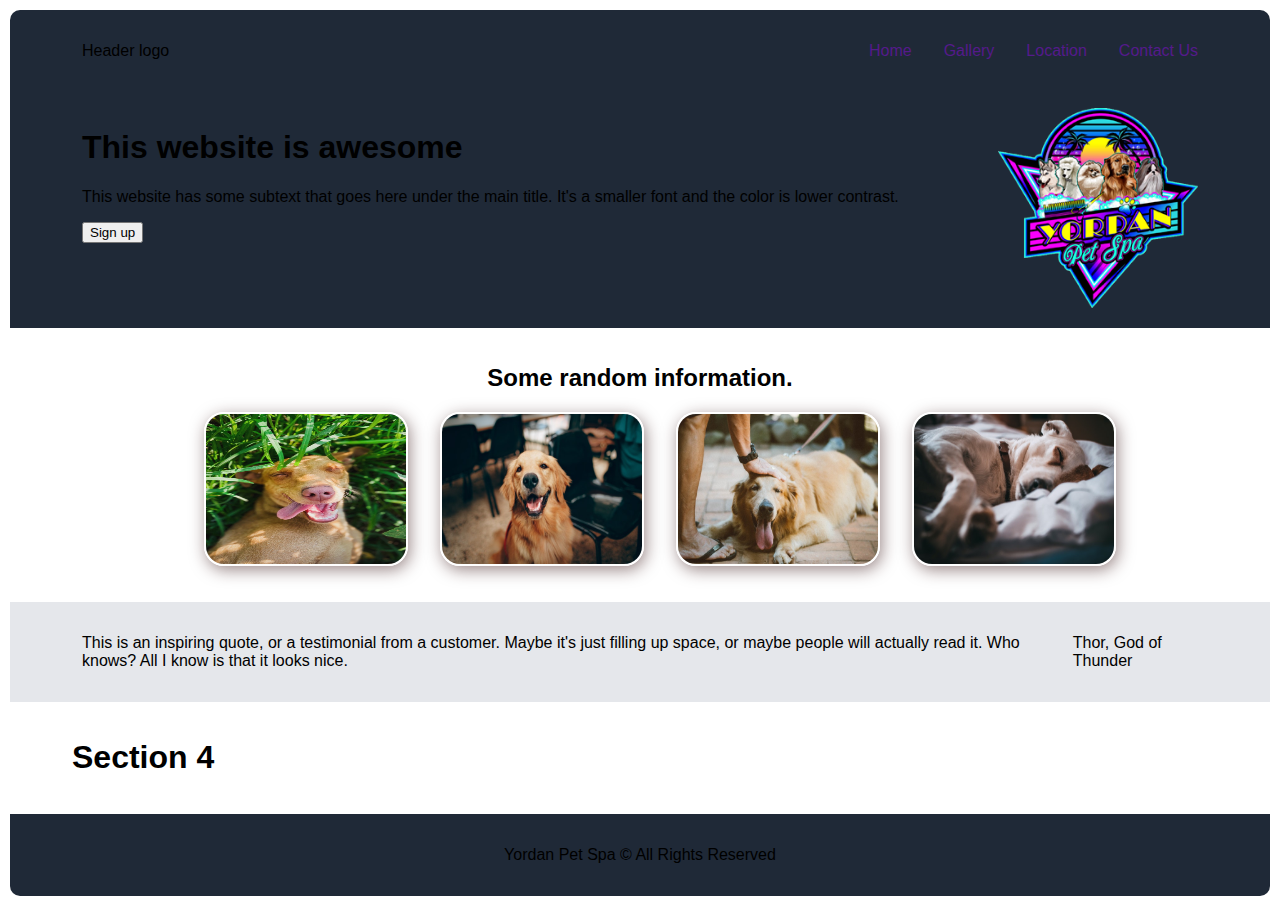
==== index.html @ 517baf8a "First commit" ====
<!DOCTYPE html>
<html lang="en">
<head>
    <meta charset="UTF-8">
    <meta http-equiv="X-UA-Compatible" content="IE=edge">
    <meta name="viewport" content="width=device-width, initial-scale=1.0">
    <link rel="stylesheet" href="./css/styles.css">
    <title>YORDAN | Pet Spa</title>
</head>
<body>
    <!-- Header -->
    <div class="header">
        <p>Header logo</p>
        <ul>
            <li><a href="">Home</a></li>
            <li><a href="">Gallery</a></li>
            <li><a href="">Location</a></li>
            <li><a href="">Contact Us</a></li>
        </ul>
            

    </div>

    <!-- Section 1 -->
    <div class="section-one">
        <div>
            <h1>This website is awesome</h1>
            <p>This website has some subtext that goes here under the main title. It's a smaller font and the color is lower contrast.</p>
            <button>Sign up</button>
        </div>
        <div>
            <img alt="logo with dogs"  src="./img/logo.png" width="200px" height="200px">
        </div>
    </div>

    <!-- Section 2 -->
    <div class="section-two">
        <div>
            <h2>Some random information.</h2>

            <ul>
                <li><img src="./img/img1.jpg" width="200px" height="200px"></li>
                <li><img src="./img/img2.jpg" width="200px" height="200px"></li>
                <li><img src="./img/img3.jpg" width="200px" height="200px"></li>
                <li><img src="./img/img4.jpg" width="200px" height="200px"></li>
            </ul>
        </div>
    </div>

    <!-- Section 3 -->
    <div class="section-three">
        <p>This is an inspiring quote, or a testimonial from a customer. Maybe it's just filling up space, or maybe people will actually read it. Who knows? All I know is that it looks nice.</p>
        <p>Thor, God of Thunder</p>

    </div>

    <!-- Section 4 -->
    <div class="section-four">
        <h1>Section 4</h1>
    </div>

    <!-- Footer -->
    <div class="footer">
        <p>Yordan Pet Spa &copy; All Rights Reserved</p>
    </div>
</body>
</html>
---- css/styles.css ----
body {
    display: flex;
    flex-direction: column;
    min-height: 100vh;
    width: 100vw;
    margin: auto;    
    font-family: Arial, Helvetica, sans-serif;
    align-self: center;     
}

.header {
    display: flex;
    justify-content: space-between;
    padding: 16px 72px ;
    background: #1F2937;
    margin: 10px 10px 0 10px;
    border-radius: 10px 10px 0 0;
}

.header ul, .section-two ul {
    display: flex;
    list-style-type: none;
    gap: 32px;
    flex-wrap: wrap;    
}

.header a {
    text-decoration: none;     
}

.section-one {
    display: flex;
    flex: 1;
    background: #1F2937;
    padding: 16px 72px ;    
    margin:  0 10px;
    justify-content: space-between;
    
}

.section-two {
    display: flex;
    flex: 1;
    background: #FFFFFF;
    justify-content: center;
    padding: 16px 72px ;
    margin:  0 10px;
}

.section-two img {
    border-radius: 20px;
    border: 2px solid #FFFFFF;    
    width: 200px;
    height: 150px;    
    box-shadow: 2px 4px 16px rgba(55, 20, 20, 0.5);    
}

.section-two h2 {
    text-align: center;
}

.section-three {
    display: flex;
    flex: 1;    
    background: #E5E7EB;
    padding: 16px 72px ;
    margin:  0 10px;
}

.section-four {
    display: flex;
    flex: 1;

    background: #FFFFFF;
    padding: 16px 72px ;
}

.footer {
    display: flex;
    margin-top: auto;
    justify-content: center;
    align-items: center;
    padding: 16px 0;
    background: #1F2937;
    margin: 0 10px 10px 10px;
    border-radius: 0 0 10px 10px;  
}
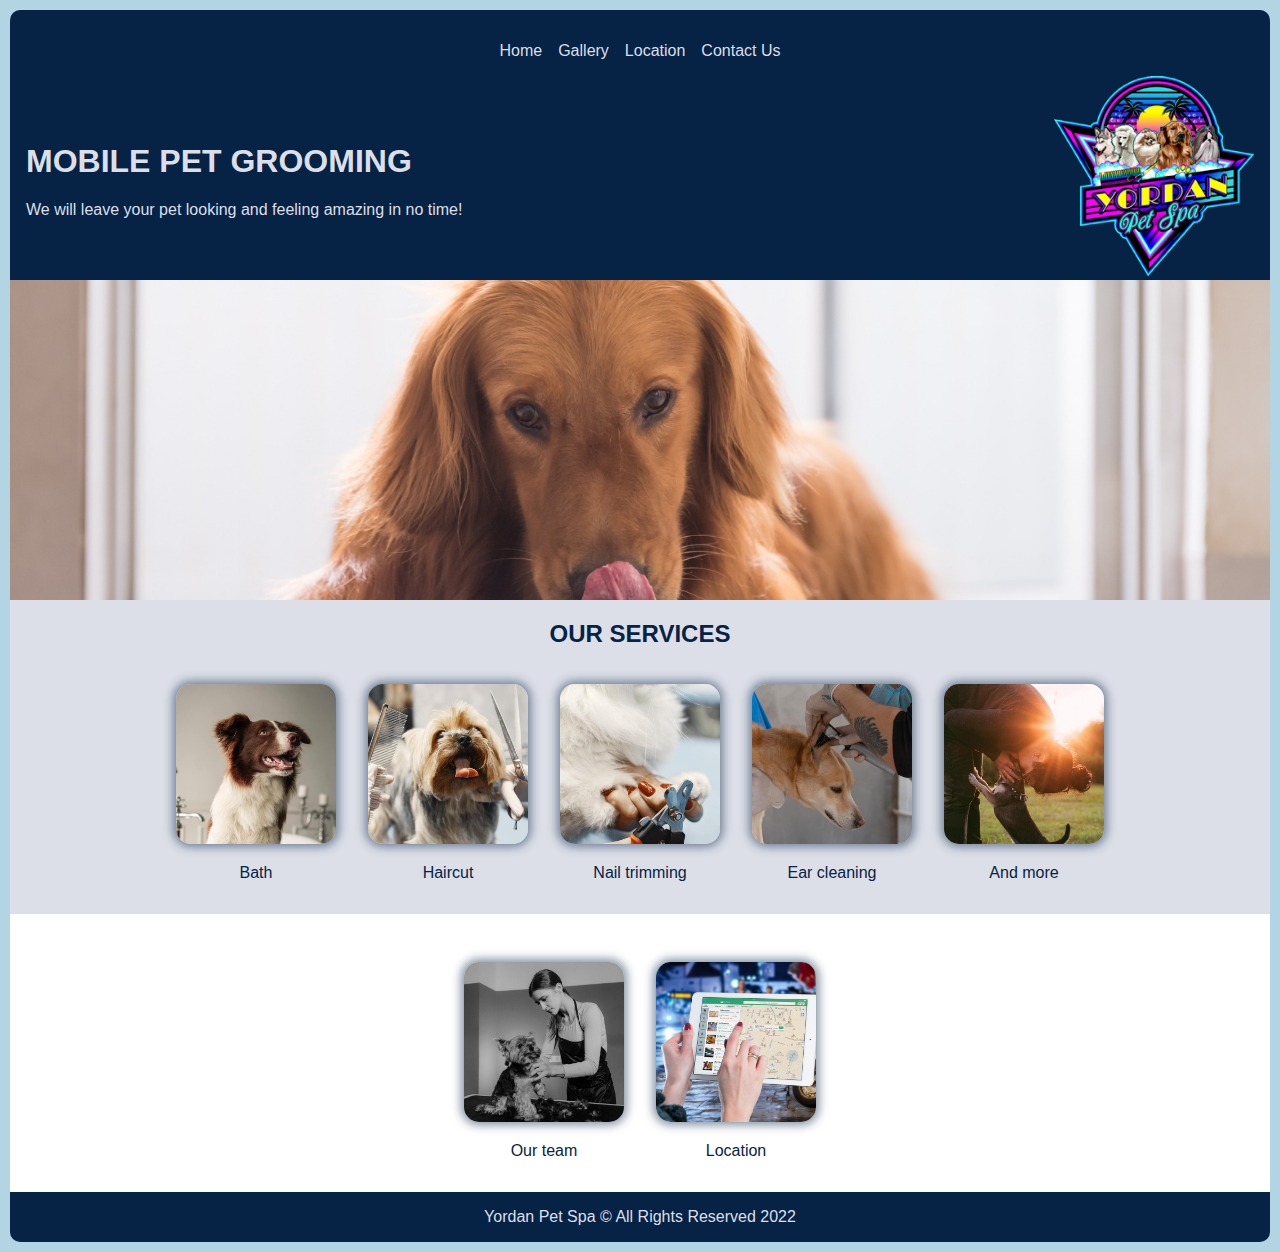
==== commit 88132513: "Create sections, make responsive with flex" ====
--- a/index.html
+++ b/index.html
@@ -10,58 +10,76 @@
 <body>
     <!-- Header -->
     <div class="header">
-        <p>Header logo</p>
         <ul>
             <li><a href="">Home</a></li>
             <li><a href="">Gallery</a></li>
             <li><a href="">Location</a></li>
             <li><a href="">Contact Us</a></li>
         </ul>
-            
-
     </div>
 
-    <!-- Section 1 -->
-    <div class="section-one">
+    <!-- Container 1-->
+    <div class="container-one">
         <div>
-            <h1>This website is awesome</h1>
-            <p>This website has some subtext that goes here under the main title. It's a smaller font and the color is lower contrast.</p>
-            <button>Sign up</button>
+            <h1>MOBILE PET GROOMING</h1>
+            <p>We will leave your pet looking and feeling amazing in no time!</p>
         </div>
         <div>
             <img alt="logo with dogs"  src="./img/logo.png" width="200px" height="200px">
         </div>
     </div>
 
-    <!-- Section 2 -->
-    <div class="section-two">
-        <div>
-            <h2>Some random information.</h2>
+    <!-- Container 2 -->
+    <div class="container-two">
+        <img src="./img/bg1.png" height="320px" width="1280px">    
+    </div>    
 
+    <!-- Container 3-->
+    <div class="container-three">        
+            <h2>OUR SERVICES</h2>
             <ul>
-                <li><img src="./img/img1.jpg" width="200px" height="200px"></li>
-                <li><img src="./img/img2.jpg" width="200px" height="200px"></li>
-                <li><img src="./img/img3.jpg" width="200px" height="200px"></li>
-                <li><img src="./img/img4.jpg" width="200px" height="200px"></li>
+                <li>
+                    <img src="./img/bath.jpg" width="160px" height="160px">
+                    <p>Bath</p>
+                </li>
+                <li>
+                    <img src="./img/hair.jpg" width="160px" height="160px">
+                    <p>Haircut</p>
+                </li>
+                <li>
+                    <img src="./img/nail.jpg" width="160px" height="160px">
+                    <p>Nail trimming</p>
+                </li>
+                <li>
+                    <img src="./img/ear.jpg" width="160px" height="160px">
+                    <p>Ear cleaning</p>
+                </li>
+                <li>
+                    <img src="./img/more.jpg" width="160px" height="160px">
+                    <p>And more</p>
+                </li>                
             </ul>
         </div>
     </div>
 
-    <!-- Section 3 -->
-    <div class="section-three">
-        <p>This is an inspiring quote, or a testimonial from a customer. Maybe it's just filling up space, or maybe people will actually read it. Who knows? All I know is that it looks nice.</p>
-        <p>Thor, God of Thunder</p>
+    <!-- Container 4-->
+    <div class="container-four">
+        <ul>
+            <li>
+                <img src="./img/personnel.jpg" width="160px" height="160px">
+                <p>Our team</p>
+            </li>
+            <li>
+                <img src="./img/location.jpg" width="160px" height="160px">
+                <p>Location</p>
+            </li>
+            
+        </ul>
+    </div>
+    <!-- Footer -->
 
-    </div>
-
-    <!-- Section 4 -->
-    <div class="section-four">
-        <h1>Section 4</h1>
-    </div>
-
-    <!-- Footer -->
     <div class="footer">
-        <p>Yordan Pet Spa &copy; All Rights Reserved</p>
+        <p>Yordan Pet Spa &copy; All Rights Reserved 2022</p>
     </div>
 </body>
 </html>--- a/css/styles.css
+++ b/css/styles.css
@@ -2,86 +2,138 @@
     display: flex;
     flex-direction: column;
     min-height: 100vh;
-    width: 100vw;
-    margin: auto;    
-    font-family: Arial, Helvetica, sans-serif;
-    align-self: center;     
+    max-width: 1280px;
+    margin: 0 auto;    
+    font-family: Arial, Helvetica, sans-serif;    
+    background: #B3D5E3;    
+    color: #062346;
 }
 
-.header {
-    display: flex;
-    justify-content: space-between;
-    padding: 16px 72px ;
-    background: #1F2937;
-    margin: 10px 10px 0 10px;
-    border-radius: 10px 10px 0 0;
+/* Shared slectors */
+.header, .footer, .container-one {
+    background: #062346;
+    color: #DCDFE8;  
+    display: flex; 
+    margin-left: 10px;
+    margin-right: 10px;  
+    align-items: center;
+    justify-content: center;
 }
 
-.header ul, .section-two ul {
-    display: flex;
-    list-style-type: none;
-    gap: 32px;
-    flex-wrap: wrap;    
+.container-three, .container-two, .container-four {
+    display: flex; 
+    margin-left: 10px;
+    margin-right: 10px;
+    align-items: center;
+    justify-content: center;
 }
 
-.header a {
-    text-decoration: none;     
+/* Header */
+.header {
+    margin-top: 10px;    
+    padding: 16px 16px;
+    padding-bottom: 0;
+    border-radius: 10px 10px 0 0;      
 }
 
-.section-one {
-    display: flex;
-    flex: 1;
-    background: #1F2937;
-    padding: 16px 72px ;    
-    margin:  0 10px;
+/* Container one */
+.container-one {      
+    padding: 0 16px ;        
     justify-content: space-between;
-    
+    align-items: center;
+    text-align: justify;    
 }
 
-.section-two {
-    display: flex;
-    flex: 1;
-    background: #FFFFFF;
-    justify-content: center;
-    padding: 16px 72px ;
-    margin:  0 10px;
+.container-one img {
+    width: 200px;
+    height: 200px;
+    object-fit: fill;
 }
 
-.section-two img {
-    border-radius: 20px;
-    border: 2px solid #FFFFFF;    
-    width: 200px;
-    height: 150px;    
-    box-shadow: 2px 4px 16px rgba(55, 20, 20, 0.5);    
-}
+/* Container two */
+.container-two img {
+    flex: 1;
+    background-image: url("/img/bg1.png");
+    background-repeat: no-repeat;
+    max-width: 100%; 
+    max-height: 100%; 
+    object-fit: cover;
+}  
 
-.section-two h2 {
+/* Container three */
+.container-three {    
+    flex: 1;
+    flex-direction: column;
+    background: #DCDFE8;             
     text-align: center;
 }
 
-.section-three {
-    display: flex;
-    flex: 1;    
-    background: #E5E7EB;
-    padding: 16px 72px ;
-    margin:  0 10px;
+.container-three ul {
+    flex-wrap: wrap; 
+    gap: 32px;
+    align-items: center;  
+    justify-content: center;
 }
 
-.section-four {
-    display: flex;
-    flex: 1;
-
-    background: #FFFFFF;
-    padding: 16px 72px ;
+.container-three img {
+    border-radius: 15px;         
+    max-width: 160px;
+    max-height: 160px;   
+    box-shadow: 0px 0px 10px 3px rgba(6,35,70,0.5); 
 }
 
+/* Container four */
+.container-four {
+           
+    padding-top: 32px;
+    background: #FFFFFF;
+    text-align: center;
+}
+
+.container-four ul {
+    flex-wrap: wrap; 
+    gap: 32px;
+    align-items: center;  
+    justify-content: center;
+    display: flex;    
+    list-style-type: none;
+    padding: 0;
+}
+
+.container-four img {
+    border-radius: 15px;         
+    max-width: 160px;
+    max-height: 160px;   
+    box-shadow: 0px 0px 10px 3px rgba(6,35,70,0.5);         
+}
+
+/* Footer */
 .footer {
+    margin-top: auto;
+    margin-bottom: 10px;
+    justify-content: center;
+    align-items: center;  
+    border-radius: 0 0 10px 10px;    
+    text-align: center;
+}
+
+/* Other selctors */
+ul {
     display: flex;
-    margin-top: auto;
-    justify-content: center;
-    align-items: center;
-    padding: 16px 0;
-    background: #1F2937;
-    margin: 0 10px 10px 10px;
-    border-radius: 0 0 10px 10px;  
-}+    list-style-type: none;
+    gap: 16px;
+    padding-left: 0;
+}
+
+a {
+    text-decoration: none;     
+    color: #DCDFE8;   
+}
+
+li img:hover {    
+    box-shadow: 0px 0px 20px 3px rgba(6,35,70,0.8); 
+}
+
+li a:hover {
+    background-color: rgba(220,223,232,0.1);    
+}
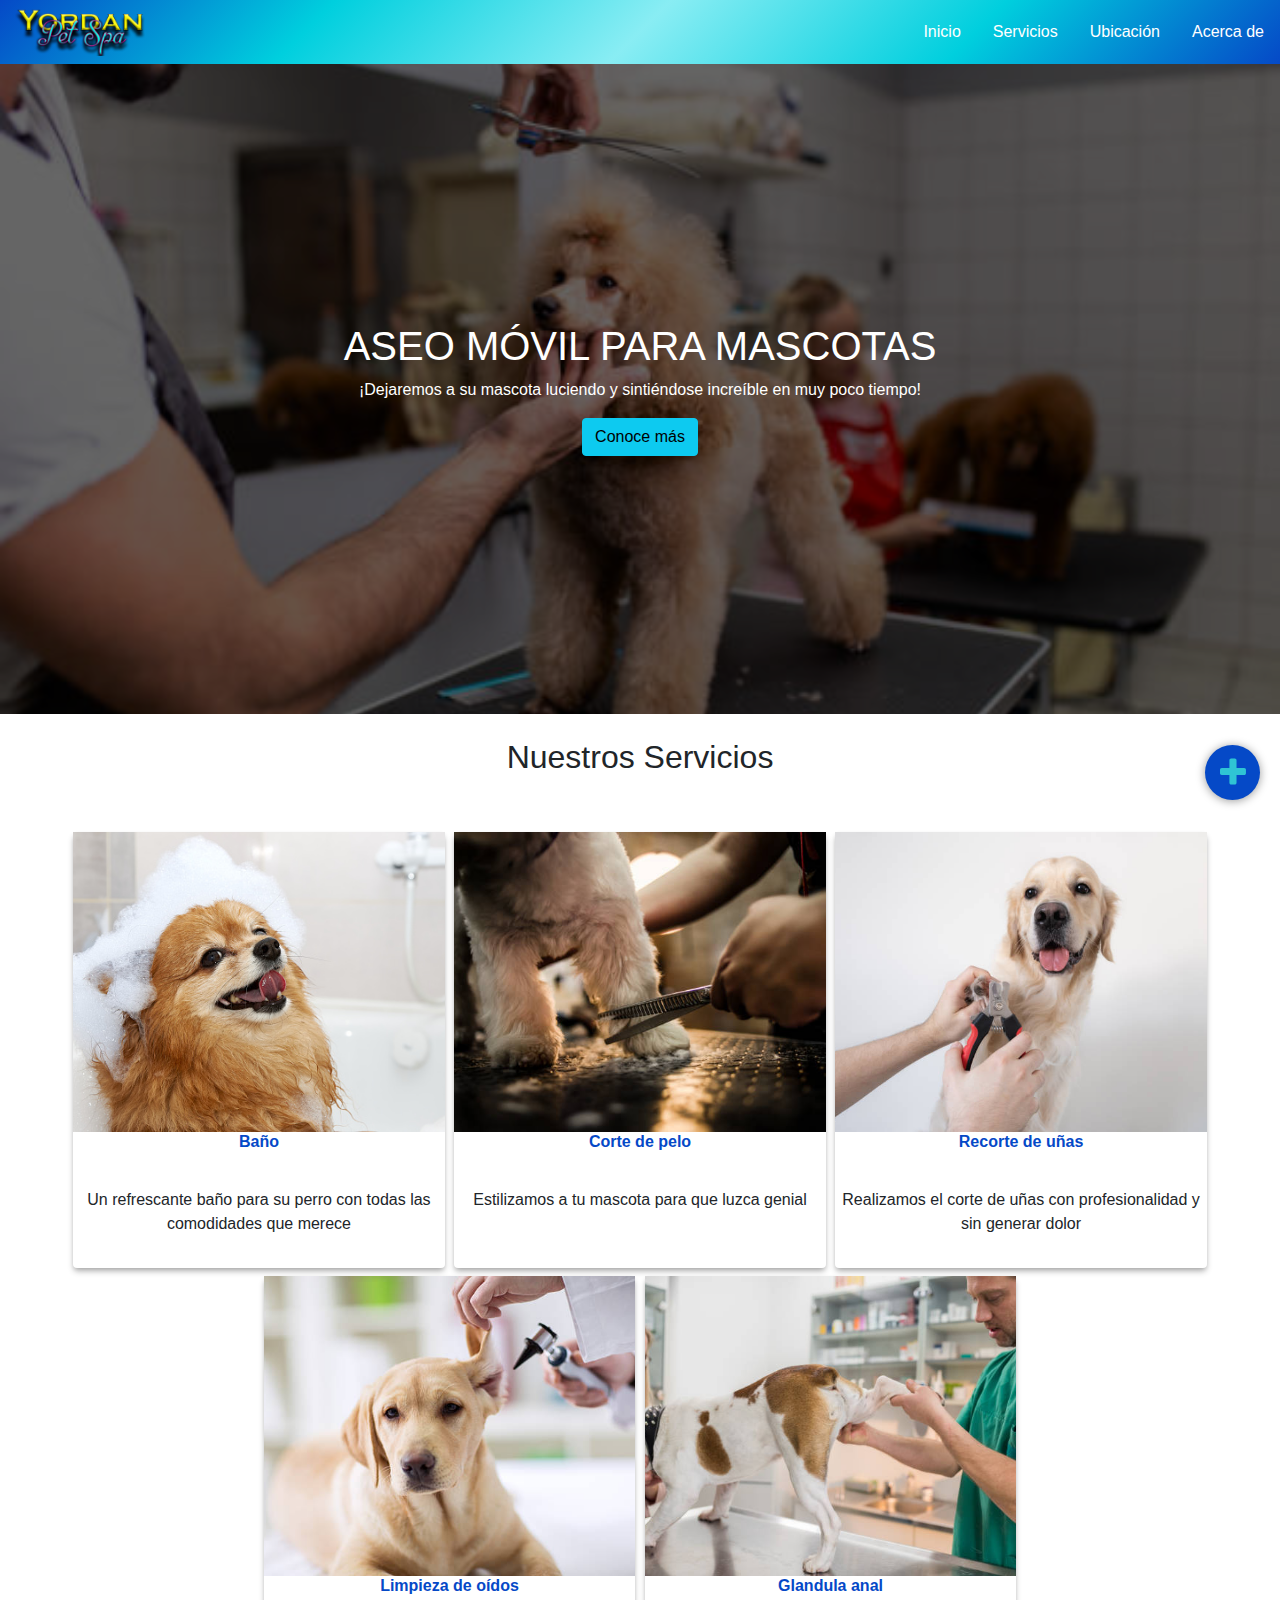
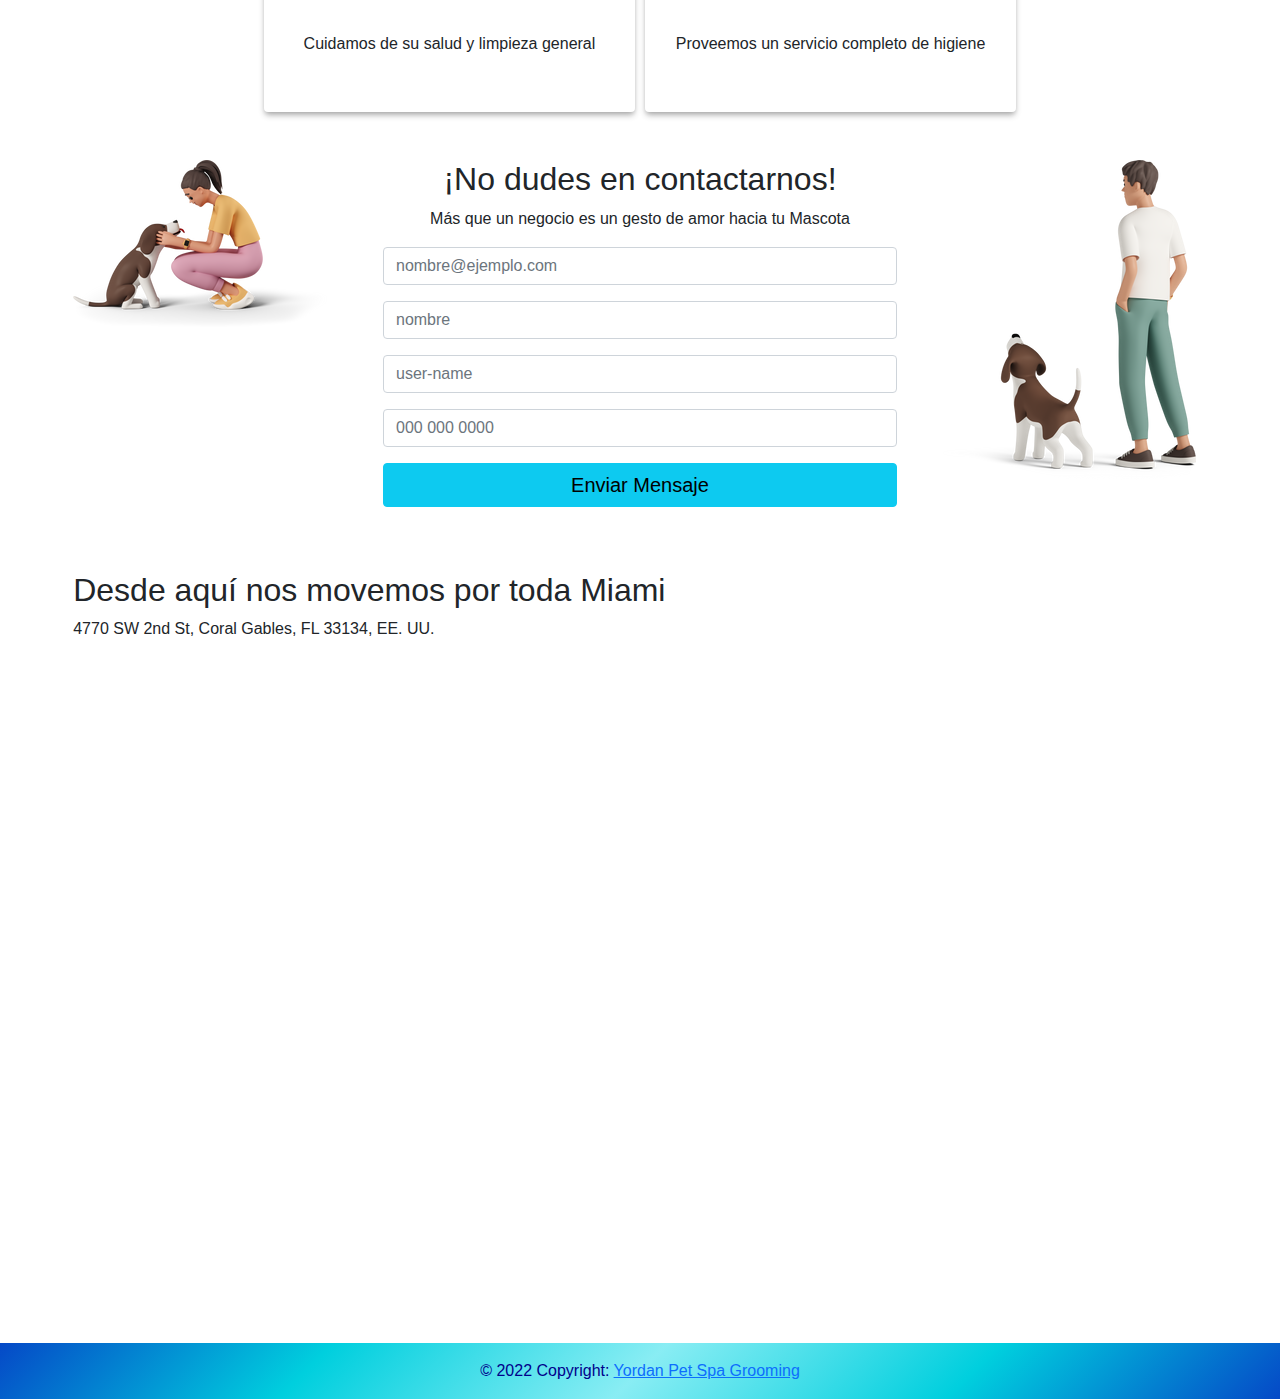
==== commit d9a3d0e9: "Site redesigned" ====
--- a/index.html
+++ b/index.html
@@ -1,85 +1,194 @@
 <!DOCTYPE html>
 <html lang="en">
+
 <head>
+    <title>Yordan|Pet_Spa</title>
     <meta charset="UTF-8">
     <meta http-equiv="X-UA-Compatible" content="IE=edge">
     <meta name="viewport" content="width=device-width, initial-scale=1.0">
-    <link rel="stylesheet" href="./css/styles.css">
-    <title>YORDAN | Pet Spa</title>
+    <!--Font-->
+    <link href="https://fonts.googleapis.com/css?family=Montserrat:300,400,600|Open+Sans" rel="stylesheet">
+    <link rel="preconnect" href="https://fonts.googleapis.com">
+    <link rel="preconnect" href="https://fonts.gstatic.com" crossorigin>
+    <!--Import style.css-->
+    <link rel="stylesheet" href="./css/style.css">
+    <link rel="stylesheet" href="./css/fontello.css">
+    <link rel="stylesheet" href="./css/bootstrap.min.css">
+
+    <!--Icono navegador-->
+    <link rel="shortcut icon" href="img/icon.png" />
+
 </head>
+
 <body>
-    <!-- Header -->
-    <div class="header">
-        <ul>
-            <li><a href="">Home</a></li>
-            <li><a href="">Gallery</a></li>
-            <li><a href="">Location</a></li>
-            <li><a href="">Contact Us</a></li>
-        </ul>
-    </div>
+    <header>
+        <nav class="navbar navbar-expand-lg">
+            <img src="./img/yordanicon3.png" class="logo" alt="Main Logo">
+            <ul class="nav">
+                <li class="nav-item active">
+                    <a class="nav-link" href="index.html">Inicio</a>
+                </li>
 
-    <!-- Container 1-->
-    <div class="container-one">
-        <div>
-            <h1>MOBILE PET GROOMING</h1>
-            <p>We will leave your pet looking and feeling amazing in no time!</p>
+                <li class="nav-item">
+                    <a class="nav-link" href="#servicios">Servicios</a>
+                </li>
+
+                <li class="nav-item">
+                    <a class="nav-link" href="#mapa">Ubicación</a>
+                </li>
+
+                <li class="nav-item">
+                    <a class="nav-link" href="acercade.html">Acerca de</a>
+                </li>
+            </ul>
+        </nav>
+        <div class="cover d-flex justify-content-center align-items-center flex-column">
+            <h1>
+                ASEO MÓVIL PARA MASCOTAS
+            </h1>
+            <P>¡Dejaremos a su mascota luciendo y sintiéndose increíble en muy poco tiempo!</P>
+            <button onclick="window.location.href='acercade.html'" class="btn btn-info">Conoce más</button>
         </div>
-        <div>
-            <img alt="logo with dogs"  src="./img/logo.png" width="200px" height="200px">
+    </header>
+    <section class="align-items-center" id="servicios">
+        <h2 class="servicios d-flex mt-4 align-items-center justify-content-center">Nuestros Servicios</h2>
+        <div class="container mt-5">
+            <div class="row justify-content-center">
+
+                <div class="col-12 col-sm-6 col-md-4 col-lg-4 mt-2">
+                    <div class="card">
+                        <div class="cover cover-peque" style="background-image: url(./img/bath.jpg);"> </div>
+                        <h6 class="card-title"><strong>Baño</strong></h6>
+                        <p class="card-text">Un refrescante baño para su perro con todas las comodidades que merece</p>
+                    </div>
+                </div>
+
+                <div class="col-12 col-sm-6 col-md-4 col-lg-4 mt-2">
+                    <div class="card">
+                        <div class="cover cover-peque" style="background-image: url(./img/hair.jpg);"></div>
+                        <h6 class="card-title"><strong>Corte de pelo</strong></h6>
+                        <p class="card-text">Estilizamos a tu mascota para que luzca genial</p>
+                    </div>
+                </div>
+
+                <div class="col-12 col-sm-6 col-md-4 col-lg-4 mt-2">
+                    <div class="card">
+                        <div class="cover cover-peque" style="background-image: url(./img/nail.jpg);"></div>
+                        <h6 class="card-title"><strong>Recorte de uñas</strong></h6>
+                        <p class="card-text">Realizamos el corte de uñas con profesionalidad y sin generar dolor</p>
+                    </div>
+                </div>
+
+                <div class="col-12 col-sm-6 col-md-4 col-lg-4 mt-2">
+                    <div class="card">
+                        <div class="cover cover-peque" style="background-image: url(./img/ear.jpg);"></div>
+                        <h6 class="card-title"><strong>Limpieza de oídos</strong></h6>
+                        <p class="card-text">Cuidamos de su salud y limpieza general</p>
+
+                    </div>
+                </div>
+
+                <div class="col-12 col-sm-6 col-md-4 col-lg-4 mt-2">
+                    <div class="card">
+                        <div class="cover cover-peque" style="background-image: url(./img/more.jpg);"></div>
+                        <h6 class="card-title"><strong>Glandula anal</strong></h6>
+                        <p class="card-text">Proveemos un servicio completo de higiene</p>
+                    </div>
+                </div>
+
+            </div>
         </div>
-    </div>
+    </section>
+    <section>
+        <div class="container mt-5 mb-5">
+            <div class="row">
+                <div class="col-12 col-sm-12 col-lg-3">
+                    <img class="img-fluid" src="./img/imag2.png" alt="yordan">
+                </div>
+                
+                <div class="col-12 col-sm-12 col-lg-6">
+                    <div class="container" id="contenedor-formulario">
+                        <h2 class="text-center">¡No dudes en contactarnos!</h2>
+                        <p class="fs-6 text-center">Más que un negocio es un gesto de amor hacia tu Mascota</p>
+                        <form action="">
+                            <div class="mb-3">
+                                <input type="email" class="form-control" id="email" placeholder="nombre@ejemplo.com"
+                                    required>
+                            </div>
 
-    <!-- Container 2 -->
-    <div class="container-two">
-        <img src="./img/bg1.png" height="320px" width="1280px">    
-    </div>    
+                            <div class="mb-3">
+                                <input type="text" class="form-control" id="nombre" placeholder="nombre" required>
+                            </div>
 
-    <!-- Container 3-->
-    <div class="container-three">        
-            <h2>OUR SERVICES</h2>
-            <ul>
-                <li>
-                    <img src="./img/bath.jpg" width="160px" height="160px">
-                    <p>Bath</p>
-                </li>
-                <li>
-                    <img src="./img/hair.jpg" width="160px" height="160px">
-                    <p>Haircut</p>
-                </li>
-                <li>
-                    <img src="./img/nail.jpg" width="160px" height="160px">
-                    <p>Nail trimming</p>
-                </li>
-                <li>
-                    <img src="./img/ear.jpg" width="160px" height="160px">
-                    <p>Ear cleaning</p>
-                </li>
-                <li>
-                    <img src="./img/more.jpg" width="160px" height="160px">
-                    <p>And more</p>
-                </li>                
-            </ul>
+                            <div class="mb-3">
+                                <input type="text" class="form-control" id="nombre-usuario" placeholder="user-name"
+                                    required>
+                            </div>
+
+                            <div class="mb-3">
+                                <input type="tel" class="form-control" id="telefono" placeholder="000 000 0000"
+                                    required>
+                            </div>
+                            <div class="mb-3">
+                                <button type="button" class="btn btn-info w-100 fs-5">Enviar Mensaje</button>
+                            </div>
+                        </form>
+
+
+
+                    </div>
+                </div>
+                <div class="col-12 col-sm-12 col-lg-3">
+                    <div id="titulo-formulario" class="text-center mb-4">
+                        <div><img src="img/imag1.png" alt="perrito" class="img-fluid"></div>
+                    </div>
+                </div>
+            </div>
+
         </div>
-    </div>
+    </section>
 
-    <!-- Container 4-->
-    <div class="container-four">
-        <ul>
-            <li>
-                <img src="./img/personnel.jpg" width="160px" height="160px">
-                <p>Our team</p>
-            </li>
-            <li>
-                <img src="./img/location.jpg" width="160px" height="160px">
-                <p>Location</p>
-            </li>
-            
-        </ul>
-    </div>
-    <!-- Footer -->
+    <section>
+        <div class="contenedorredes">
+            <input type="checkbox" id="btn-mas">
+            <div class="redes">
+                <a href="#" class="icon-facebook"></a>
+                <a href="#" class="icon-whatsapp"></a>
+                <a href="#" class="icon-instagram"></a>
+                <a href="#" class="icon-mail"></a>
+            </div>
+            <div class="btn-mas">
+                <label for="btn-mas" class="icon-plus"></label>
+            </div>
+        </div>
+    </section>
 
-    <div class="footer">
-        <p>Yordan Pet Spa &copy; All Rights Reserved 2022</p>
-    </div>
+    <section>
+        <div class="container mt-5 mb-5" id="mapa">
+            <h2>
+                Desde aquí nos movemos por toda Miami
+            </h2>
+            <p>
+                4770 SW 2nd St, Coral Gables, FL 33134, EE. UU.
+            </p>
+            <div class="responsive-iframe">
+                <iframe
+                    src="https://www.google.com/maps/embed?pb=!1m18!1m12!1m3!1d3593.0243481106218!2d-80.27532888566019!3d25.769759314557813!2m3!1f0!2f0!3f0!3m2!1i1024!2i768!4f13.1!3m3!1m2!1s0x88d9b77c4780b3f5%3A0xc9483d6bc0aa5679!2s4770%20SW%202nd%20St%2C%20Coral%20Gables%2C%20FL%2033134%2C%20EE.%20UU.!5e0!3m2!1ses!2scu!4v1655683473611!5m2!1ses!2scu"
+                    width="600" height="450" style="border:0;" allowfullscreen="" loading="lazy"
+                    referrerpolicy="no-referrer-when-downgrade"></iframe>
+            </div>
+        </div>
+    </section>
+
+    <footer class="footery text-center">
+        <!-- Copyright -->
+        <div class="text-center p-3">
+            © 2022 Copyright:
+            <a class="text-primary" href="index.html">Yordan Pet Spa Grooming</a>
+        </div>
+        <!-- Copyright -->
+    </footer>
+
 </body>
+
 </html>--- a/css/style.css
+++ b/css/style.css
@@ -0,0 +1,161 @@
+*{
+    box-sizing: border-box;
+    font-family: 'Dosis', sans-serif;
+}
+body{
+    margin: 0em;
+    font-family: 'Dosis', sans-serif;
+}
+h1,h2,h3,h4,h5,h6{
+    font-family: 'Source Sans Pro', sans-serif!important;
+}
+.navbar {
+    background: linear-gradient(135deg, #0549c7 0%, #00cfde 25%, #83ecf3f3 50%, #00cfde 75%, #0549c7 100%);
+    color: darkblue!important;
+    justify-content: space-between!important;
+}
+.logo {
+    width: 150px;
+    padding-left: 15px;
+}
+.footery{
+    background: linear-gradient(135deg, #0549c7 0%, #00cfde 25%, #83ecf3f3 50%, #00cfde 75%, #0549c7 100%);
+    color: darkblue!important;
+
+}
+.cover-icono{
+    height: 200px;
+    width: 200px;
+    background-blend-mode: normal;
+    background-size: cover;
+}
+.navbar-brand{
+    color: white;
+    margin-left: 3px;
+}
+
+ .nav .nav-item {
+    color: darkblue;
+    
+}
+.cover{
+    height: 650px;
+    color: white;
+    background-image: url(../img/fondoheader.jpg);
+    background-position: center;
+    background-color: rgba(0, 0, 0, 0.6);
+    background-blend-mode:darken ;
+    background-size: cover;
+}
+.cover-peque{
+    height: 300px;
+    background-blend-mode: normal;
+    width: 100%;
+}
+
+.card{
+    border: 0!important;
+    box-shadow: 0 4px 6px -1px rgba(0, 0, 0, 0.3), 0 2px 4px -1px rgba(0, 0, 0, 0.1);
+    flex-shrink: 0;
+    border-radius: 70%;
+    
+}
+
+.card-title{
+    min-height: 3rem;
+    color: #0549c7;
+    text-align: center;
+}
+.card-text{
+    min-height: 5rem;
+    text-align: center;
+}
+#email{
+    margin-right: 5rem!important;
+}
+
+#btn-mas{
+    display: none;
+}
+.contenedorredes{
+    position: fixed;
+    bottom: 100px;
+    right: 20px;
+}
+.redes a, .icon-plus{
+    display: block;
+    text-decoration: none;
+    background: #0549c7;
+    color: #2fc4d4;
+    width: 55px;
+    height: 55px;
+    line-height: 55px;
+    text-align: center;
+    border-radius: 50%;
+    box-shadow: 0px 1px 10px rgba(0,0,0,0.4);
+    transition: all 500ms ease;
+    font-size: 30px;
+}
+.redes a:hover{
+    background: #fff;
+    color: #2fc4d4;
+}
+.redes a{
+    margin-bottom: -15px;
+    opacity: 0;
+    visibility: hidden;
+    font-size: 30px;
+}
+#btn-mas:checked~ .redes a{
+    margin-bottom: 10px;
+    opacity: 1;
+    visibility: visible;
+}
+.icon-plus{
+    cursor: pointer;
+    background: #0549c7;
+    font-size: 33px;
+}
+#btn-mas:checked~ .btn-mas .icon-plus{
+    transform: rotate(137deg);
+    font-size: 35px;
+}
+.responsive-iframe{
+    position: relative;
+    padding-top: 56.25%;
+}
+.responsive-iframe iframe{
+    position: absolute;
+    top: 0;
+    left: 0;
+    width: 100%;
+    height: 100%;
+}
+.float-star {
+    float: right;
+    margin-left: 10px;
+}
+.container{
+    align-items: center!important;
+}
+.carousel-inner{
+    align-items: center!important;
+    justify-content:center!important;
+}
+footer{
+    text-decoration: none;
+    list-style-type: none;
+}
+.fa-ul {
+    cursor: pointer;
+    list-style-type: none;
+    text-decoration: none;
+}
+.fa-ul :hover {
+    color: blue;
+
+}
+.qr{
+    align-items: center!important;
+    justify-content: center!important;
+}--- a/css/fontello.css
+++ b/css/fontello.css
@@ -0,0 +1,99 @@
+@font-face {
+  font-family: 'fontello';
+  src: url('../font/fontello.eot?62693942');
+  src: url('../font/fontello.eot?62693942#iefix') format('embedded-opentype'),
+       url('../font/fontello.woff2?62693942') format('woff2'),
+       url('../font/fontello.woff?62693942') format('woff'),
+       url('../font/fontello.ttf?62693942') format('truetype'),
+       url('../font/fontello.svg?62693942#fontello') format('svg');
+  font-weight: normal;
+  font-style: normal;
+}
+/* Chrome hack: SVG is rendered more smooth in Windozze. 100% magic, uncomment if you need it. */
+/* Note, that will break hinting! In other OS-es font will be not as sharp as it could be */
+/*
+@media screen and (-webkit-min-device-pixel-ratio:0) {
+  @font-face {
+    font-family: 'fontello';
+    src: url('../font/fontello.svg?62693942#fontello') format('svg');
+  }
+}
+*/
+[class^="icon-"]:before, [class*=" icon-"]:before {
+  font-family: "fontello";
+  font-style: normal;
+  font-weight: normal;
+  -speak: never;
+
+  display: inline-block;
+  text-decoration: inherit;
+  width: 1em;
+  margin-right: .2em;
+  text-align: center;
+  /* opacity: .8; */
+
+  /* For safety - reset parent styles, that can break glyph codes*/
+  font-variant: normal;
+  text-transform: none;
+
+  /* fix buttons height, for twitter bootstrap */
+  line-height: 1em;
+
+  /* Animation center compensation - margins should be symmetric */
+  /* remove if not needed */
+  margin-left: .2em;
+
+  /* you can be more comfortable with increased icons size */
+  /* font-size: 120%; */
+
+  /* Font smoothing. That was taken from TWBS */
+  -webkit-font-smoothing: antialiased;
+  -moz-osx-font-smoothing: grayscale;
+
+  /* Uncomment for 3D effect */
+  /* text-shadow: 1px 1px 1px rgba(127, 127, 127, 0.3); */
+}
+
+.icon-mail:before { content: '\e800'; } /* '' */
+.icon-star-empty:before { content: '\e801'; } /* '' */
+.icon-star:before { content: '\e802'; } /* '' */
+.icon-cancel:before { content: '\e803'; } /* '' */
+.icon-plus:before { content: '\e804'; } /* '' */
+.icon-print:before { content: '\e805'; } /* '' */
+.icon-phone:before { content: '\e806'; } /* '' */
+.icon-align-justify:before { content: '\e807'; } /* '' */
+.icon-twitter-1:before { content: '\e808'; } /* '' */
+.icon-facebook:before { content: '\e809'; } /* '' */
+.icon-facebook-circled:before { content: '\e80a'; } /* '' */
+.icon-email:before { content: '\e80b'; } /* '' */
+.icon-facebook-2:before { content: '\e80c'; } /* '' */
+.icon-paper-plane:before { content: '\f01d'; } /* '' */
+.icon-facebook-1:before { content: '\f052'; } /* '' */
+.icon-twitter:before { content: '\f099'; } /* '' */
+.icon-pinterest-circled:before { content: '\f0d2'; } /* '' */
+.icon-pinterest-squared:before { content: '\f0d3'; } /* '' */
+.icon-gplus:before { content: '\f0d5'; } /* '' */
+.icon-mail-alt:before { content: '\f0e0'; } /* '' */
+.icon-linkedin:before { content: '\f0e1'; } /* '' */
+.icon-star-half-alt:before { content: '\f123'; } /* '' */
+.icon-youtube-squared:before { content: '\f166'; } /* '' */
+.icon-youtube:before { content: '\f167'; } /* '' */
+.icon-youtube-play:before { content: '\f16a'; } /* '' */
+.icon-skype:before { content: '\f17e'; } /* '' */
+.icon-google:before { content: '\f1a0'; } /* '' */
+.icon-paw:before { content: '\f1b0'; } /* '' */
+.icon-spotify:before { content: '\f1bc'; } /* '' */
+.icon-twitch:before { content: '\f1e8'; } /* '' */
+.icon-pinterest:before { content: '\f231'; } /* '' */
+.icon-whatsapp:before { content: '\f232'; } /* '' */
+.icon-facebook-3:before { content: '\f300'; } /* '' */
+.icon-facebook-rect:before { content: '\f301'; } /* '' */
+.icon-twitter-2:before { content: '\f302'; } /* '' */
+.icon-twitter-bird:before { content: '\f303'; } /* '' */
+.icon-twitter-squared:before { content: '\f304'; } /* '' */
+.icon-linkedin-1:before { content: '\f31a'; } /* '' */
+.icon-linkedin-rect:before { content: '\f31b'; } /* '' */
+.icon-instagram:before { content: '\f31e'; } /* '' */
+.icon-instagram-filled:before { content: '\f31f'; } /* '' */
+.icon-home:before { content: '\e806'; } /* '' */
+.icon-home-1:before { content: '\e807'; } /* '' */
